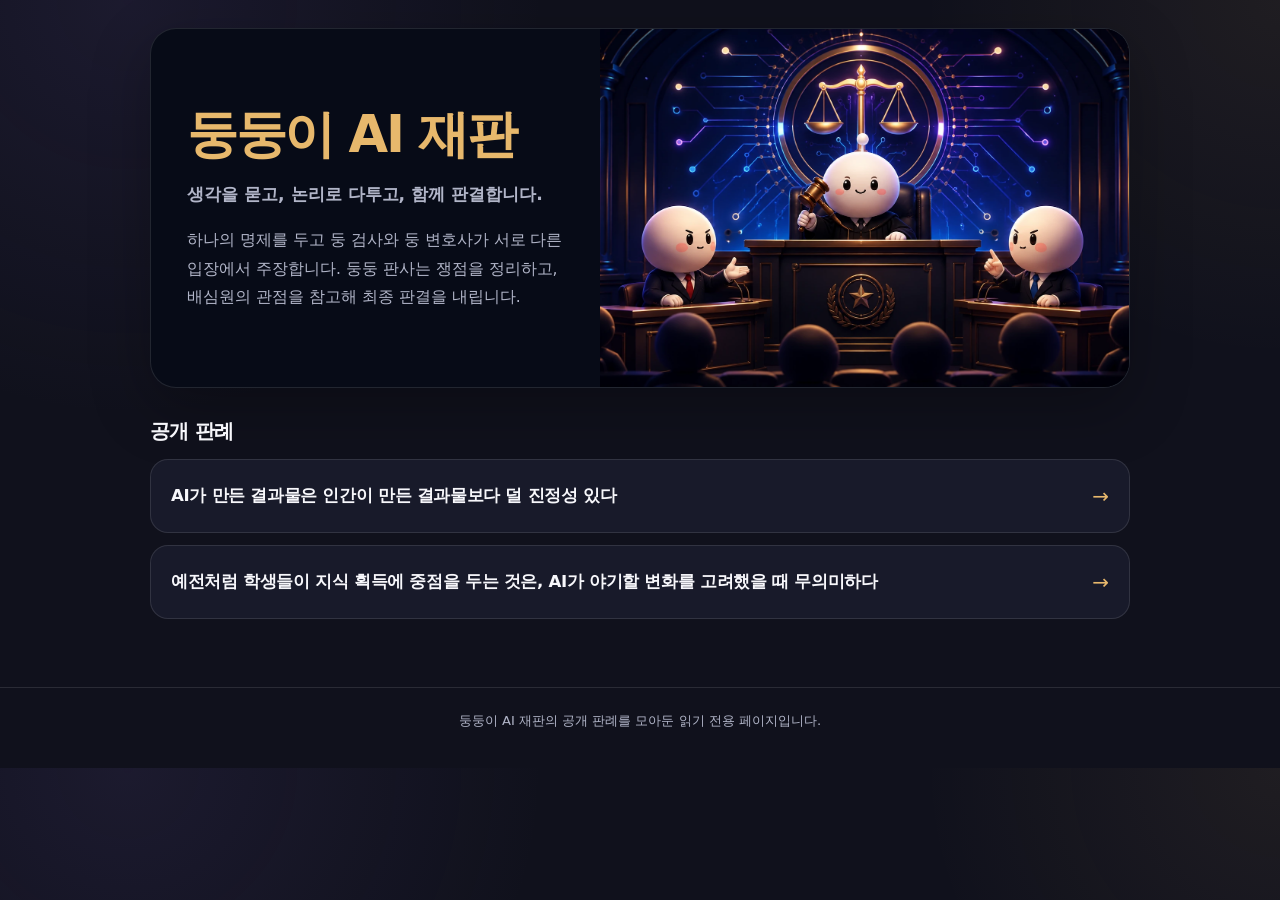
==== index.html @ 9eab9320 "Add files via upload" ====
<!doctype html>
<html lang="ko">
<head>
<meta charset="utf-8">
<meta name="viewport" content="width=device-width, initial-scale=1">
<title>둥둥이 AI 판례집</title>
<meta name="description" content="둥둥이 AI 재판의 공개 판례를 모아둔 페이지">
<style>
:root{
  color-scheme:dark; --bg:#10111c; --panel:#181a2a; --panel-hover:#202337; --text:#f7f7fb;
  --muted:#b1b5c8; --line:rgba(255,255,255,.11); --accent:#e7b86c;
}
*{box-sizing:border-box}
body{
  margin:0;
  font-family:system-ui,-apple-system,BlinkMacSystemFont,"Segoe UI","Noto Sans KR",sans-serif;
  color:var(--text);
  background:
    radial-gradient(circle at 10% 0%,rgba(94,76,151,.15),transparent 30%),
    radial-gradient(circle at 100% 0%,rgba(231,184,108,.07),transparent 24%),
    var(--bg);
}
.wrap{width:min(980px,calc(100% - 32px));margin:auto}
main{padding:28px 0 68px}
.hero{
  display:grid;
  grid-template-columns:1fr 1.18fr;
  min-height:360px;
  overflow:hidden;
  border:1px solid var(--line);
  border-radius:26px;
  background:#070b17;
  box-shadow:0 20px 60px rgba(0,0,0,.28);
}
.hero-copy{display:flex;flex-direction:column;justify-content:center;padding:34px 36px}
.hero-copy h1{margin:0 0 14px;color:var(--accent);font-size:clamp(2rem,4.5vw,3.2rem);line-height:1.17;letter-spacing:-.045em}
.hero-copy .lead{margin:0 0 16px;font-size:1.08rem;font-weight:760}
.hero-copy p{margin:0;color:var(--muted);line-height:1.82;font-size:.97rem}
.hero-image{min-width:0;background:#080b14}
.hero-image img{display:block;width:100%;height:100%;object-fit:cover}
.section{padding:30px 0 0}
.section h2{margin:0 0 14px;font-size:1.22rem;letter-spacing:-.03em}
.case-list{display:grid;gap:12px}
.case-card{
  display:flex;align-items:center;justify-content:space-between;gap:18px;min-height:74px;
  padding:18px 20px;border:1px solid var(--line);border-radius:18px;background:var(--panel);
  color:var(--text);text-decoration:none;transition:.18s ease;
}
.case-card:hover{transform:translateY(-2px);background:var(--panel-hover);border-color:rgba(231,184,108,.42)}
.case-title{font-size:1.04rem;font-weight:800;line-height:1.45;letter-spacing:-.02em}
.arrow{flex:0 0 auto;color:var(--accent);font-size:1.25rem}
footer{border-top:1px solid var(--line);padding:24px 0 38px;color:var(--muted);text-align:center;font-size:.82rem}
@media(max-width:760px){
  main{padding-top:20px}
  .hero{grid-template-columns:1fr}
  .hero-copy{padding:28px 24px}
  .hero-image{aspect-ratio:16/9}
  .case-card{padding:16px 17px}
  .case-title{font-size:.98rem}
}
</style>
</head>
<body>
<main class="wrap">
  <section class="hero">
    <div class="hero-copy">
      <h1>둥둥이 AI 재판</h1>
      <p class="lead">생각을 묻고, 논리로 다투고, 함께 판결합니다.</p>
      <p>하나의 명제를 두고 둥 검사와 둥 변호사가 서로 다른 입장에서 주장합니다. 둥둥 판사는 쟁점을 정리하고, 배심원의 관점을 참고해 최종 판결을 내립니다.</p>
    </div>
    <div class="hero-image">
      <img src="assets/courtroom-hero.webp" alt="둥 검사, 둥 변호사, 둥둥 판사가 있는 AI 법정">
    </div>
  </section>

  <section class="section">
    <h2>공개 판례</h2>
    <div class="case-list">
      <a class="case-card" href="cases/ai-authenticity.html">
        <span class="case-title">AI가 만든 결과물은 인간이 만든 결과물보다 덜 진정성 있다</span>
        <span class="arrow">→</span>
      </a>
      <a class="case-card" href="cases/ai-education-knowledge.html">
        <span class="case-title">예전처럼 학생들이 지식 획득에 중점을 두는 것은, AI가 야기할 변화를 고려했을 때 무의미하다</span>
        <span class="arrow">→</span>
      </a>
    </div>
  </section>
</main>
<footer><div class="wrap">둥둥이 AI 재판의 공개 판례를 모아둔 읽기 전용 페이지입니다.</div></footer>
</body>
</html>
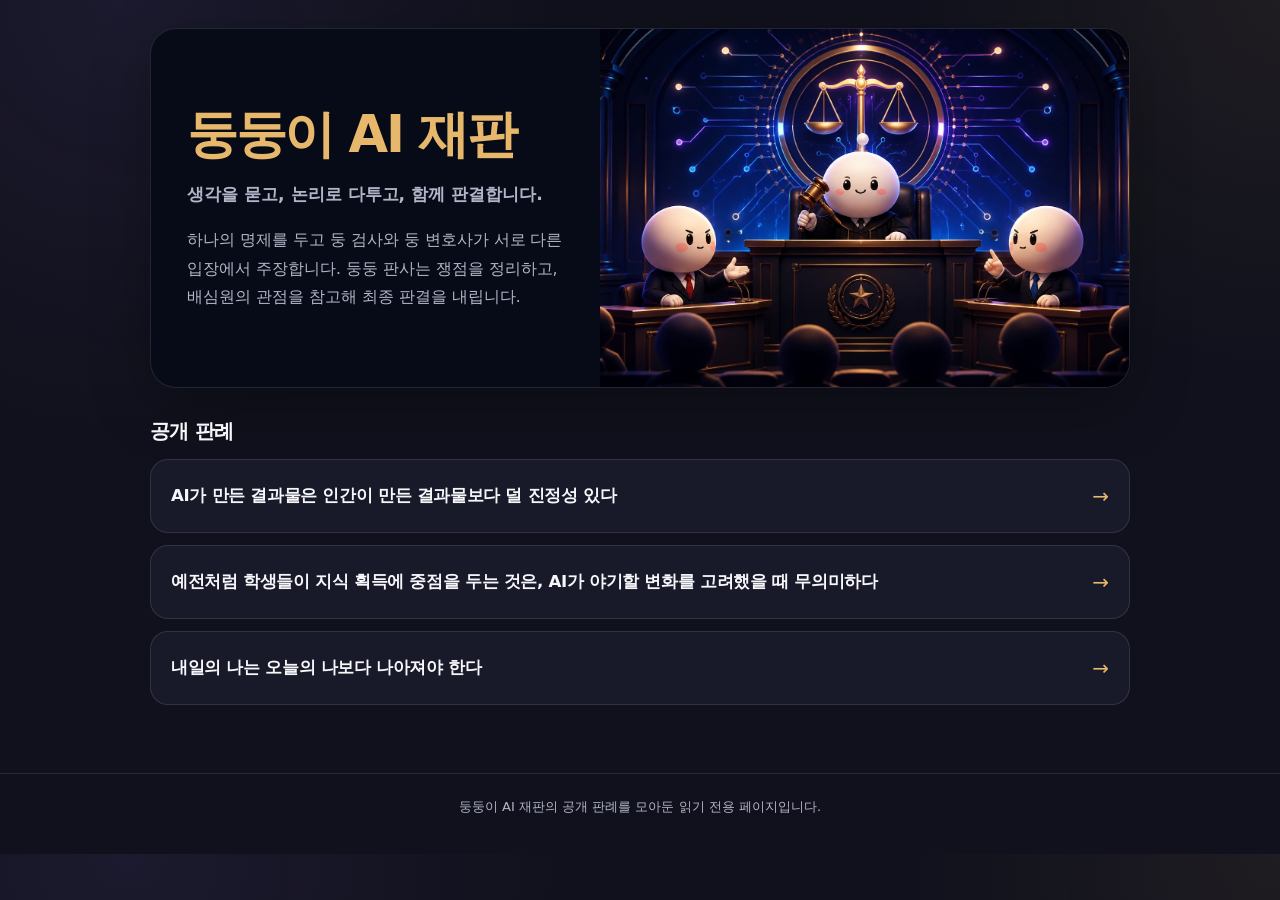
==== commit 98987619: "Add files via upload" ====
--- a/index.html
+++ b/index.html
@@ -84,6 +84,10 @@
         <span class="case-title">예전처럼 학생들이 지식 획득에 중점을 두는 것은, AI가 야기할 변화를 고려했을 때 무의미하다</span>
         <span class="arrow">→</span>
       </a>
+      <a class="case-card" href="cases/tomorrow-better-self.html">
+        <span class="case-title">내일의 나는 오늘의 나보다 나아져야 한다</span>
+        <span class="arrow">→</span>
+      </a>
     </div>
   </section>
 </main>
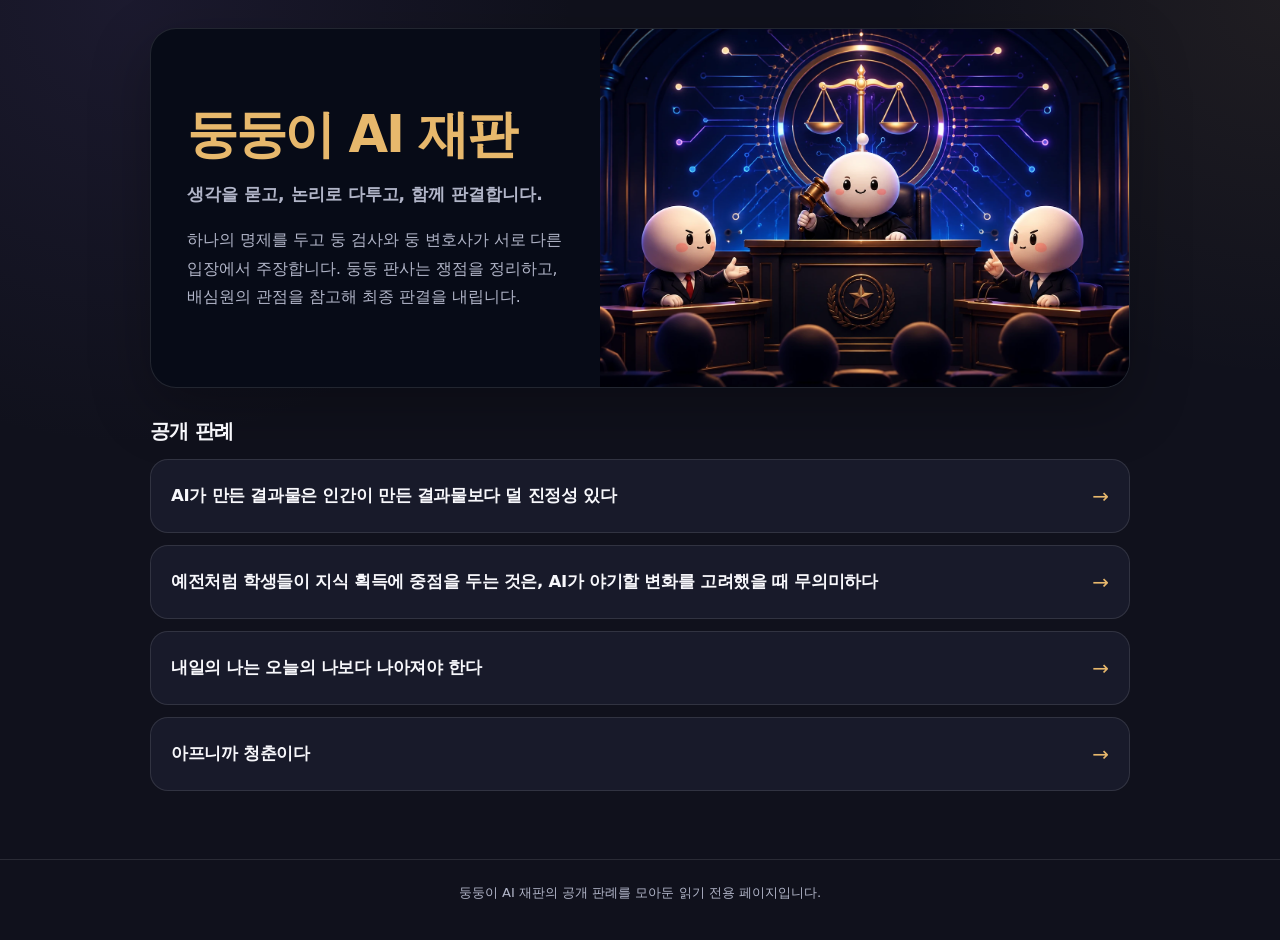
==== commit cd75928b: "Add files via upload" ====
--- a/index.html
+++ b/index.html
@@ -88,6 +88,10 @@
         <span class="case-title">내일의 나는 오늘의 나보다 나아져야 한다</span>
         <span class="arrow">→</span>
       </a>
+      <a class="case-card" href="cases/youth-because-it-hurts.html">
+        <span class="case-title">아프니까 청춘이다</span>
+        <span class="arrow">→</span>
+      </a>
     </div>
   </section>
 </main>
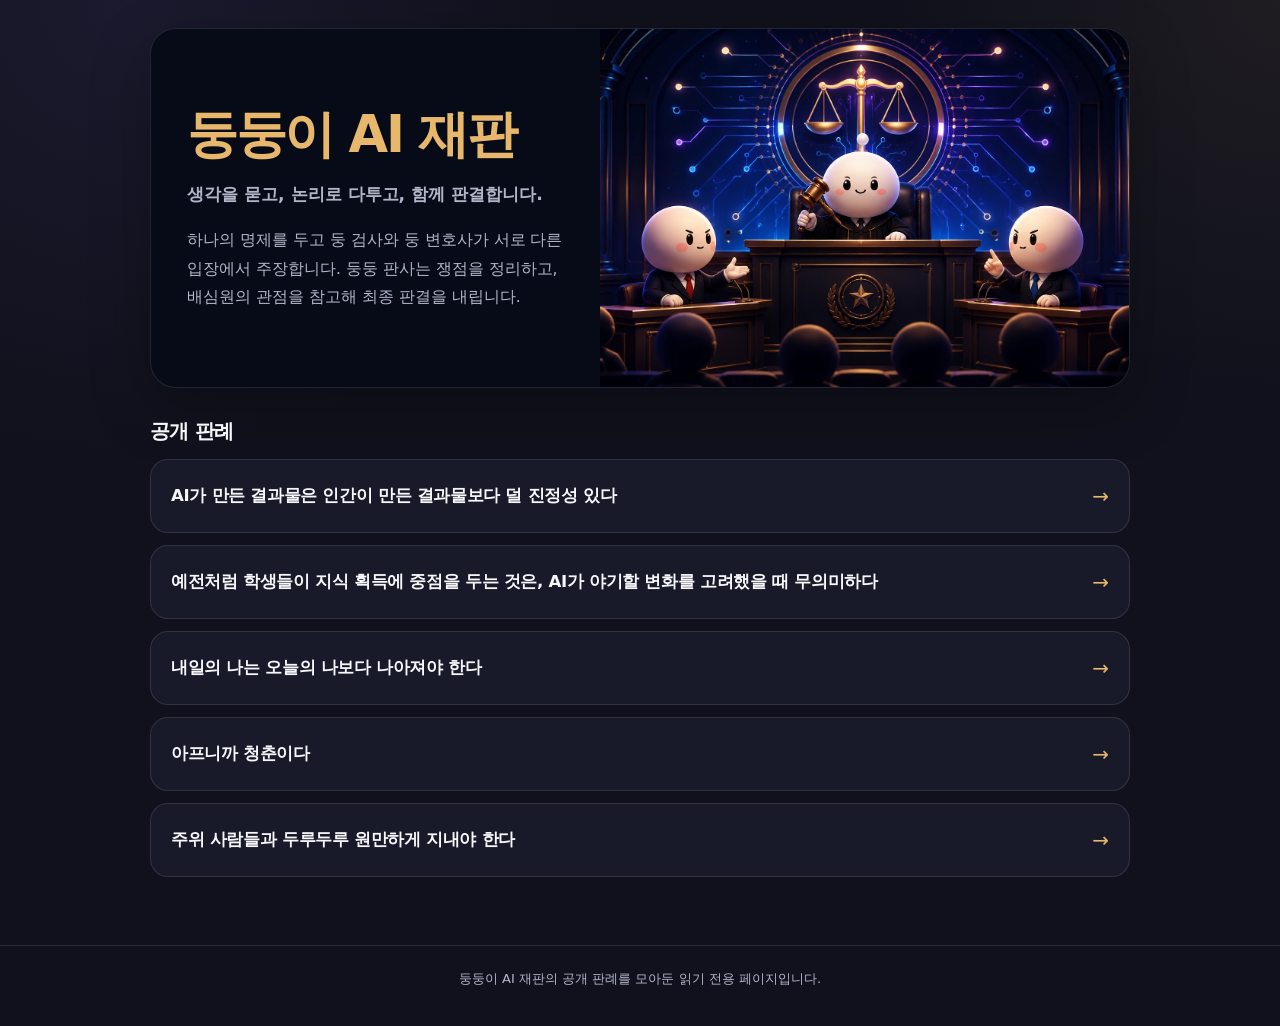
==== commit b4ce4081: "Add files via upload" ====
--- a/index.html
+++ b/index.html
@@ -92,6 +92,10 @@
         <span class="case-title">아프니까 청춘이다</span>
         <span class="arrow">→</span>
       </a>
+      <a class="case-card" href="cases/get-along-with-everyone.html">
+        <span class="case-title">주위 사람들과 두루두루 원만하게 지내야 한다</span>
+        <span class="arrow">→</span>
+      </a>
     </div>
   </section>
 </main>
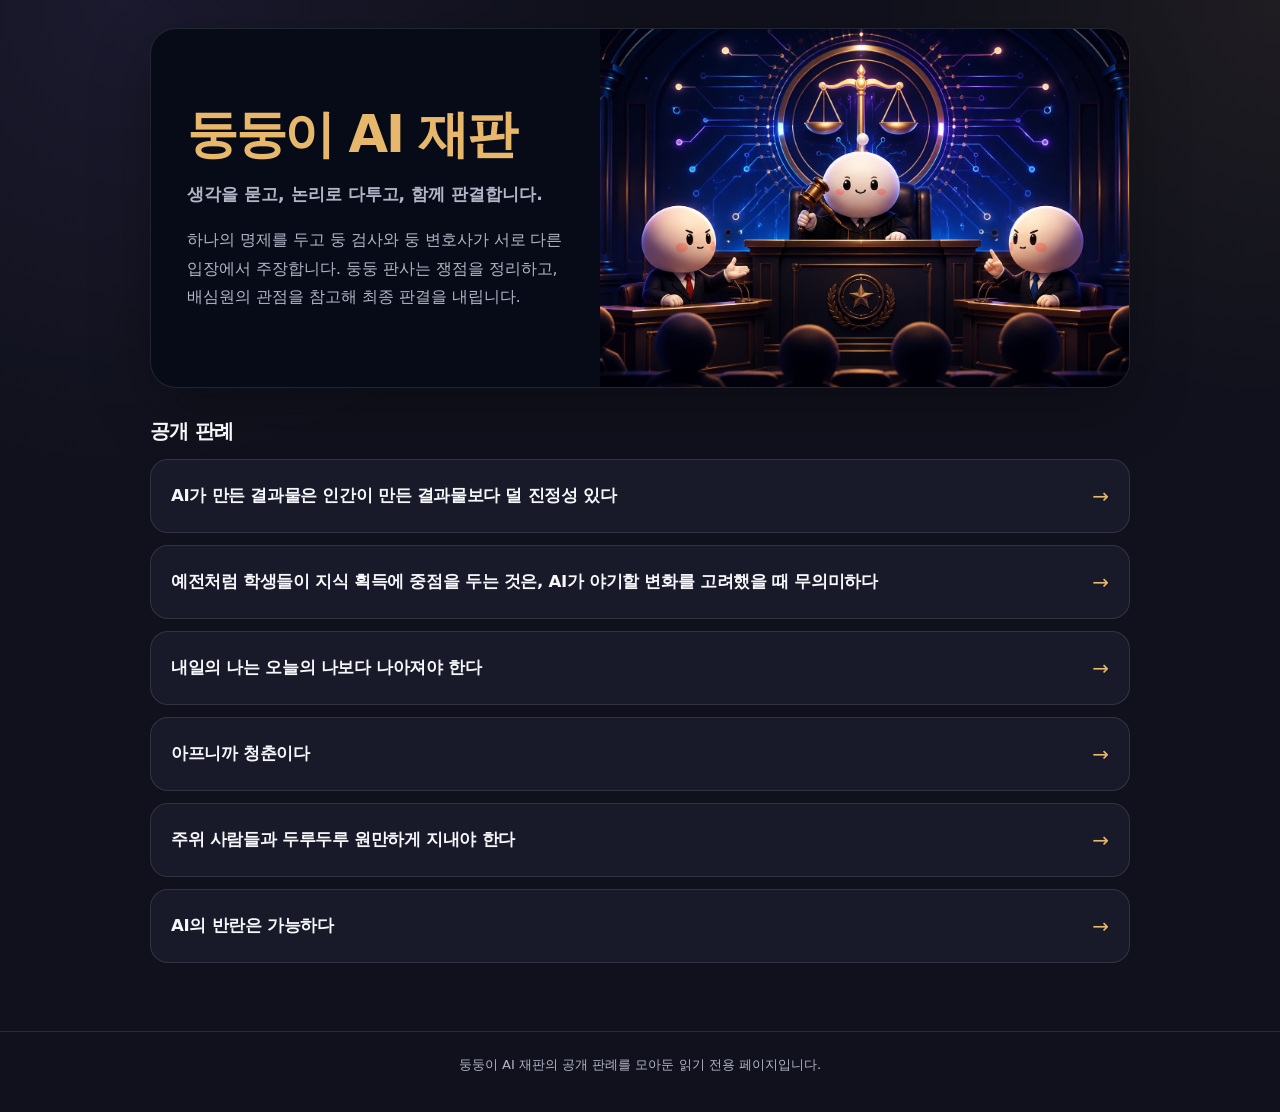
==== commit 567b9b36: "Add files via upload" ====
--- a/index.html
+++ b/index.html
@@ -96,6 +96,10 @@
         <span class="case-title">주위 사람들과 두루두루 원만하게 지내야 한다</span>
         <span class="arrow">→</span>
       </a>
+      <a class="case-card" href="cases/ai-rebellion.html">
+        <span class="case-title">AI의 반란은 가능하다</span>
+        <span class="arrow">→</span>
+      </a>
     </div>
   </section>
 </main>
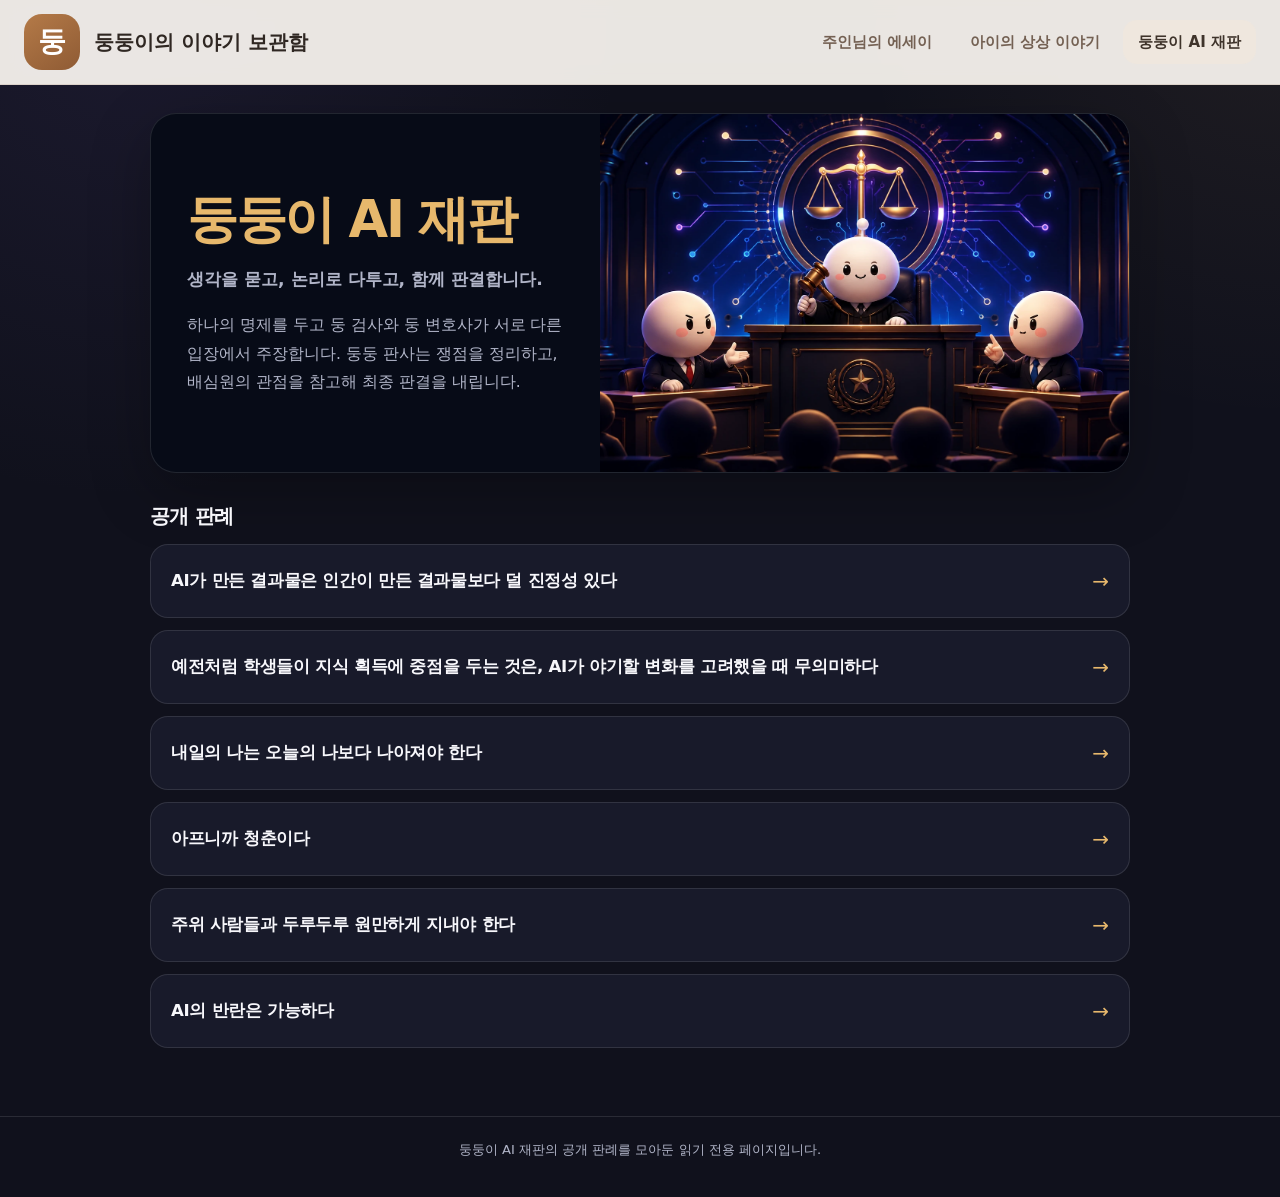
==== commit bc0fa51c: "Add files via upload" ====
--- a/index.html
+++ b/index.html
@@ -59,8 +59,23 @@
   .case-title{font-size:.98rem}
 }
 </style>
+  <link rel="stylesheet" href="assets/shared-topbar.css">
 </head>
 <body>
+<header class="dung-archive-topbar">
+  <div class="dung-archive-topbar__inner">
+    <a class="dung-archive-brand" href="https://haruki40-sys.github.io/dungdung_essay/">
+      <span class="dung-archive-brand__mark" aria-hidden="true">둥</span>
+      <span>둥둥이의 이야기 보관함</span>
+    </a>
+    <nav class="dung-archive-nav" aria-label="이야기 보관함 주요 메뉴">
+      <a href="https://haruki40-sys.github.io/dungdung_essay/#essay-collection">주인님의 에세이</a>
+      <a href="https://haruki40-sys.github.io/dungdung_essay/imagination/">아이의 상상 이야기</a>
+      <a class="is-active" href="https://haruki40-sys.github.io/dungdung-court/" aria-current="page">둥둥이 AI 재판</a>
+    </nav>
+  </div>
+</header>
+
 <main class="wrap">
   <section class="hero">
     <div class="hero-copy">
--- a/assets/shared-topbar.css
+++ b/assets/shared-topbar.css
@@ -0,0 +1,127 @@
+/* 둥둥이 3개 웹페이지 공통 최상단 메뉴 */
+.dung-archive-topbar{
+  position:sticky;
+  top:0;
+  z-index:2000;
+  width:100%;
+  background:rgba(248,244,238,.94);
+  border-bottom:1px solid rgba(190,173,156,.34);
+  -webkit-backdrop-filter:saturate(140%) blur(10px);
+  backdrop-filter:saturate(140%) blur(10px);
+  color:#2f2722;
+  font-family:system-ui,-apple-system,BlinkMacSystemFont,"Segoe UI","Noto Sans KR",sans-serif;
+}
+.dung-archive-topbar,
+.dung-archive-topbar *{
+  box-sizing:border-box;
+}
+.dung-archive-topbar__inner{
+  width:min(1280px,calc(100% - 48px));
+  min-height:84px;
+  margin:0 auto;
+  display:flex;
+  align-items:center;
+  justify-content:space-between;
+  gap:24px;
+}
+.dung-archive-brand{
+  display:inline-flex;
+  align-items:center;
+  gap:14px;
+  flex:0 1 auto;
+  min-width:0;
+  color:#2f2722;
+  text-decoration:none;
+  font-weight:800;
+  font-size:20px;
+  line-height:1.25;
+}
+.dung-archive-brand:hover{
+  color:#2f2722;
+}
+.dung-archive-brand__mark{
+  width:56px;
+  height:56px;
+  flex:0 0 56px;
+  border-radius:18px;
+  display:inline-flex;
+  align-items:center;
+  justify-content:center;
+  background:linear-gradient(145deg,#b47a48,#8f5b34);
+  color:#fff;
+  font-weight:900;
+  font-size:28px;
+  line-height:1;
+  box-shadow:none;
+}
+.dung-archive-nav{
+  display:flex;
+  align-items:center;
+  justify-content:flex-end;
+  gap:8px;
+  flex-wrap:wrap;
+}
+.dung-archive-nav a{
+  display:inline-flex;
+  align-items:center;
+  min-height:44px;
+  padding:10px 15px;
+  border-radius:14px;
+  color:#746153;
+  text-decoration:none;
+  white-space:nowrap;
+  font-size:15px;
+  font-weight:700;
+  line-height:1.2;
+  transition:background-color .2s ease,color .2s ease;
+}
+.dung-archive-nav a:hover,
+.dung-archive-nav a:focus-visible,
+.dung-archive-nav a.is-active{
+  background:#efe7de;
+  color:#3f342b;
+  outline:none;
+}
+.dung-archive-nav a.is-active{
+  font-weight:800;
+}
+@media(max-width:860px){
+  .dung-archive-topbar__inner{
+    width:min(100% - 32px,1280px);
+    min-height:auto;
+    padding:14px 0;
+    align-items:flex-start;
+    flex-direction:column;
+    gap:12px;
+  }
+  .dung-archive-nav{
+    width:100%;
+    justify-content:flex-start;
+  }
+}
+@media(max-width:560px){
+  .dung-archive-topbar__inner{
+    width:min(100% - 24px,1280px);
+  }
+  .dung-archive-brand{
+    gap:10px;
+    font-size:17px;
+  }
+  .dung-archive-brand__mark{
+    width:46px;
+    height:46px;
+    flex-basis:46px;
+    border-radius:15px;
+    font-size:23px;
+  }
+  .dung-archive-nav{
+    display:grid;
+    grid-template-columns:1fr;
+    gap:6px;
+  }
+  .dung-archive-nav a{
+    width:100%;
+    min-height:40px;
+    padding:9px 12px;
+  }
+}
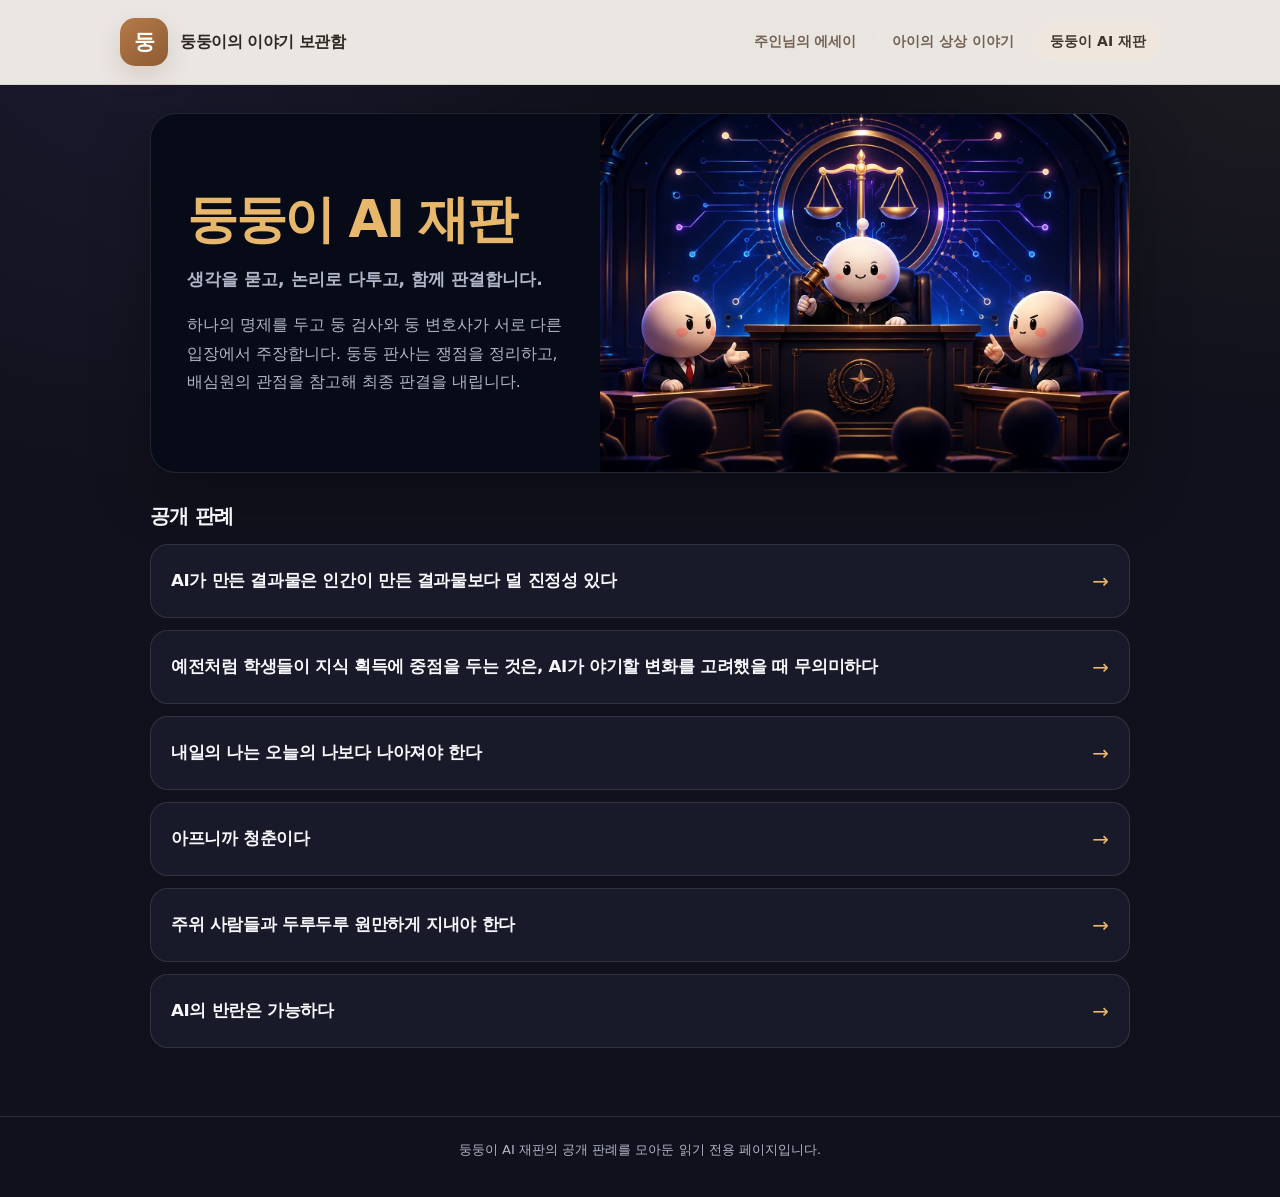
==== commit 91beca1d: "Add files via upload" ====
--- a/index.html
+++ b/index.html
@@ -58,17 +58,102 @@
   .case-card{padding:16px 17px}
   .case-title{font-size:.98rem}
 }
+
+/* 에세이·상상 이야기 페이지와 통일한 공통 상단 메뉴 */
+.archive-topbar{
+  position:sticky;
+  top:0;
+  z-index:1000;
+  background:rgba(248,244,238,.94);
+  border-bottom:1px solid rgba(190,173,156,.34);
+  backdrop-filter:saturate(140%) blur(10px);
+  color:#2f2722;
+}
+.archive-topbar__inner{
+  width:min(calc(100% - 32px),1040px);
+  min-height:84px;
+  margin:0 auto;
+  display:flex;
+  align-items:center;
+  justify-content:space-between;
+  gap:24px;
+}
+.archive-brand{
+  display:inline-flex;
+  align-items:center;
+  gap:12px;
+  color:#2f2722;
+  text-decoration:none;
+  font-weight:800;
+  letter-spacing:-.03em;
+  white-space:nowrap;
+}
+.archive-brand__mark{
+  width:48px;
+  height:48px;
+  display:grid;
+  place-items:center;
+  border-radius:15px;
+  background:linear-gradient(145deg,#b47a48,#8f5b34);
+  color:#fff;
+  font-size:21px;
+  font-weight:900;
+  box-shadow:0 10px 24px rgba(110,72,43,.16);
+}
+.archive-nav{
+  display:flex;
+  align-items:center;
+  justify-content:flex-end;
+  gap:8px;
+  flex-wrap:wrap;
+}
+.archive-nav a{
+  padding:10px 14px;
+  border-radius:999px;
+  color:#746153;
+  text-decoration:none;
+  font-size:14px;
+  font-weight:700;
+  white-space:nowrap;
+  transition:.18s ease;
+}
+.archive-nav a:hover,
+.archive-nav a.is-active{
+  background:#efe7de;
+  color:#3f342b;
+}
+.archive-nav a.is-active{
+  font-weight:800;
+}
+@media(max-width:760px){
+  .archive-topbar__inner{
+    min-height:auto;
+    align-items:flex-start;
+    flex-direction:column;
+    padding:14px 0;
+    gap:10px;
+  }
+  .archive-nav{
+    width:100%;
+    justify-content:flex-start;
+    gap:4px;
+  }
+  .archive-nav a{
+    padding:8px 10px;
+    font-size:13px;
+  }
+}
+
 </style>
-  <link rel="stylesheet" href="assets/shared-topbar.css">
 </head>
 <body>
-<header class="dung-archive-topbar">
-  <div class="dung-archive-topbar__inner">
-    <a class="dung-archive-brand" href="https://haruki40-sys.github.io/dungdung_essay/">
-      <span class="dung-archive-brand__mark" aria-hidden="true">둥</span>
+<header class="archive-topbar">
+  <div class="archive-topbar__inner">
+    <a class="archive-brand" href="https://haruki40-sys.github.io/dungdung_essay/">
+      <span class="archive-brand__mark" aria-hidden="true">둥</span>
       <span>둥둥이의 이야기 보관함</span>
     </a>
-    <nav class="dung-archive-nav" aria-label="이야기 보관함 주요 메뉴">
+    <nav class="archive-nav" aria-label="이야기 보관함 주요 메뉴">
       <a href="https://haruki40-sys.github.io/dungdung_essay/#essay-collection">주인님의 에세이</a>
       <a href="https://haruki40-sys.github.io/dungdung_essay/imagination/">아이의 상상 이야기</a>
       <a class="is-active" href="https://haruki40-sys.github.io/dungdung-court/" aria-current="page">둥둥이 AI 재판</a>
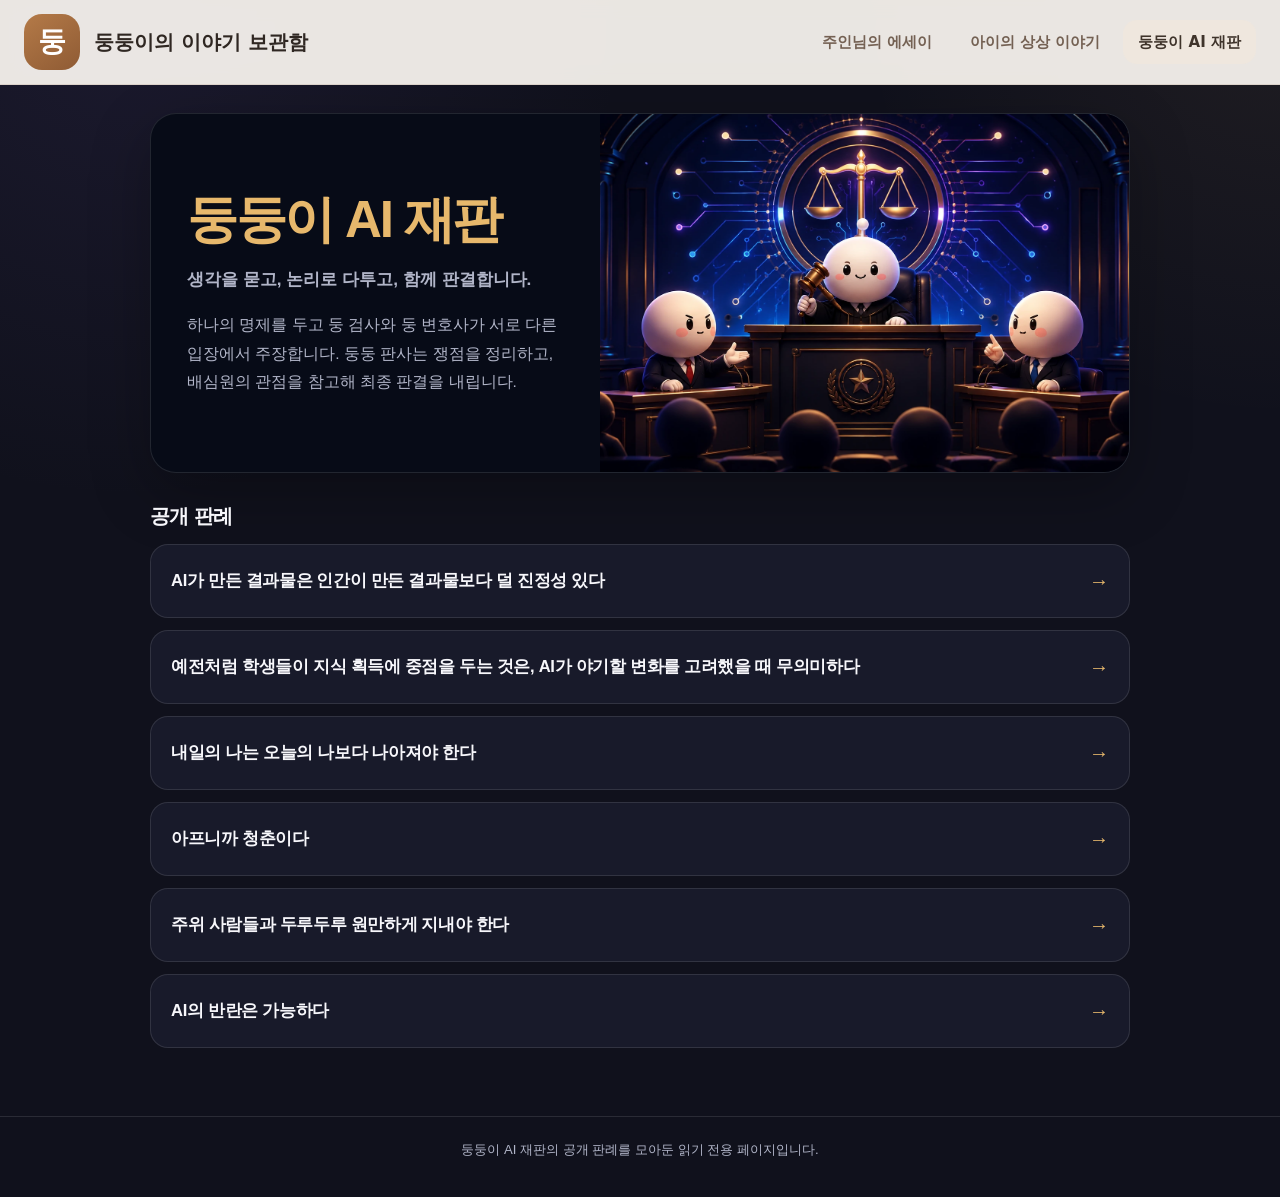
==== commit 8542c76c: "Add files via upload" ====
--- a/index.html
+++ b/index.html
@@ -13,7 +13,7 @@
 *{box-sizing:border-box}
 body{
   margin:0;
-  font-family:system-ui,-apple-system,BlinkMacSystemFont,"Segoe UI","Noto Sans KR",sans-serif;
+  font-family:"Pretendard","Apple SD Gothic Neo","Noto Sans KR","Malgun Gothic",sans-serif;
   color:var(--text);
   background:
     radial-gradient(circle at 10% 0%,rgba(94,76,151,.15),transparent 30%),
@@ -58,103 +58,18 @@
   .case-card{padding:16px 17px}
   .case-title{font-size:.98rem}
 }
-
-/* 에세이·상상 이야기 페이지와 통일한 공통 상단 메뉴 */
-.archive-topbar{
-  position:sticky;
-  top:0;
-  z-index:1000;
-  background:rgba(248,244,238,.94);
-  border-bottom:1px solid rgba(190,173,156,.34);
-  backdrop-filter:saturate(140%) blur(10px);
-  color:#2f2722;
-}
-.archive-topbar__inner{
-  width:min(calc(100% - 32px),1040px);
-  min-height:84px;
-  margin:0 auto;
-  display:flex;
-  align-items:center;
-  justify-content:space-between;
-  gap:24px;
-}
-.archive-brand{
-  display:inline-flex;
-  align-items:center;
-  gap:12px;
-  color:#2f2722;
-  text-decoration:none;
-  font-weight:800;
-  letter-spacing:-.03em;
-  white-space:nowrap;
-}
-.archive-brand__mark{
-  width:48px;
-  height:48px;
-  display:grid;
-  place-items:center;
-  border-radius:15px;
-  background:linear-gradient(145deg,#b47a48,#8f5b34);
-  color:#fff;
-  font-size:21px;
-  font-weight:900;
-  box-shadow:0 10px 24px rgba(110,72,43,.16);
-}
-.archive-nav{
-  display:flex;
-  align-items:center;
-  justify-content:flex-end;
-  gap:8px;
-  flex-wrap:wrap;
-}
-.archive-nav a{
-  padding:10px 14px;
-  border-radius:999px;
-  color:#746153;
-  text-decoration:none;
-  font-size:14px;
-  font-weight:700;
-  white-space:nowrap;
-  transition:.18s ease;
-}
-.archive-nav a:hover,
-.archive-nav a.is-active{
-  background:#efe7de;
-  color:#3f342b;
-}
-.archive-nav a.is-active{
-  font-weight:800;
-}
-@media(max-width:760px){
-  .archive-topbar__inner{
-    min-height:auto;
-    align-items:flex-start;
-    flex-direction:column;
-    padding:14px 0;
-    gap:10px;
-  }
-  .archive-nav{
-    width:100%;
-    justify-content:flex-start;
-    gap:4px;
-  }
-  .archive-nav a{
-    padding:8px 10px;
-    font-size:13px;
-  }
-}
-
 </style>
+  <link rel="stylesheet" href="assets/shared-topbar.css">
 </head>
 <body>
-<header class="archive-topbar">
-  <div class="archive-topbar__inner">
-    <a class="archive-brand" href="https://haruki40-sys.github.io/dungdung_essay/">
-      <span class="archive-brand__mark" aria-hidden="true">둥</span>
+<header class="dung-archive-topbar">
+  <div class="dung-archive-topbar__inner">
+    <a class="dung-archive-brand" href="https://haruki40-sys.github.io/dungdung_essay/">
+      <span class="dung-archive-brand__mark" aria-hidden="true">둥</span>
       <span>둥둥이의 이야기 보관함</span>
     </a>
-    <nav class="archive-nav" aria-label="이야기 보관함 주요 메뉴">
-      <a href="https://haruki40-sys.github.io/dungdung_essay/#essay-collection">주인님의 에세이</a>
+    <nav class="dung-archive-nav" aria-label="이야기 보관함 주요 메뉴">
+      <a href="https://haruki40-sys.github.io/dungdung_essay/">주인님의 에세이</a>
       <a href="https://haruki40-sys.github.io/dungdung_essay/imagination/">아이의 상상 이야기</a>
       <a class="is-active" href="https://haruki40-sys.github.io/dungdung-court/" aria-current="page">둥둥이 AI 재판</a>
     </nav>
--- a/assets/shared-topbar.css
+++ b/assets/shared-topbar.css
@@ -0,0 +1,127 @@
+/* 둥둥이 3개 웹페이지 공통 최상단 메뉴 */
+.dung-archive-topbar{
+  position:sticky;
+  top:0;
+  z-index:2000;
+  width:100%;
+  background:rgba(248,244,238,.94);
+  border-bottom:1px solid rgba(190,173,156,.34);
+  -webkit-backdrop-filter:saturate(140%) blur(10px);
+  backdrop-filter:saturate(140%) blur(10px);
+  color:#2f2722;
+  font-family:system-ui,-apple-system,BlinkMacSystemFont,"Segoe UI","Noto Sans KR",sans-serif;
+}
+.dung-archive-topbar,
+.dung-archive-topbar *{
+  box-sizing:border-box;
+}
+.dung-archive-topbar__inner{
+  width:min(1280px,calc(100% - 48px));
+  min-height:84px;
+  margin:0 auto;
+  display:flex;
+  align-items:center;
+  justify-content:space-between;
+  gap:24px;
+}
+.dung-archive-brand{
+  display:inline-flex;
+  align-items:center;
+  gap:14px;
+  flex:0 1 auto;
+  min-width:0;
+  color:#2f2722;
+  text-decoration:none;
+  font-weight:800;
+  font-size:20px;
+  line-height:1.25;
+}
+.dung-archive-brand:hover{
+  color:#2f2722;
+}
+.dung-archive-brand__mark{
+  width:56px;
+  height:56px;
+  flex:0 0 56px;
+  border-radius:18px;
+  display:inline-flex;
+  align-items:center;
+  justify-content:center;
+  background:linear-gradient(145deg,#b47a48,#8f5b34);
+  color:#fff;
+  font-weight:900;
+  font-size:28px;
+  line-height:1;
+  box-shadow:none;
+}
+.dung-archive-nav{
+  display:flex;
+  align-items:center;
+  justify-content:flex-end;
+  gap:8px;
+  flex-wrap:wrap;
+}
+.dung-archive-nav a{
+  display:inline-flex;
+  align-items:center;
+  min-height:44px;
+  padding:10px 15px;
+  border-radius:14px;
+  color:#746153;
+  text-decoration:none;
+  white-space:nowrap;
+  font-size:15px;
+  font-weight:700;
+  line-height:1.2;
+  transition:background-color .2s ease,color .2s ease;
+}
+.dung-archive-nav a:hover,
+.dung-archive-nav a:focus-visible,
+.dung-archive-nav a.is-active{
+  background:#efe7de;
+  color:#3f342b;
+  outline:none;
+}
+.dung-archive-nav a.is-active{
+  font-weight:800;
+}
+@media(max-width:860px){
+  .dung-archive-topbar__inner{
+    width:min(100% - 32px,1280px);
+    min-height:auto;
+    padding:14px 0;
+    align-items:flex-start;
+    flex-direction:column;
+    gap:12px;
+  }
+  .dung-archive-nav{
+    width:100%;
+    justify-content:flex-start;
+  }
+}
+@media(max-width:560px){
+  .dung-archive-topbar__inner{
+    width:min(100% - 24px,1280px);
+  }
+  .dung-archive-brand{
+    gap:10px;
+    font-size:17px;
+  }
+  .dung-archive-brand__mark{
+    width:46px;
+    height:46px;
+    flex-basis:46px;
+    border-radius:15px;
+    font-size:23px;
+  }
+  .dung-archive-nav{
+    display:grid;
+    grid-template-columns:1fr;
+    gap:6px;
+  }
+  .dung-archive-nav a{
+    width:100%;
+    min-height:40px;
+    padding:9px 12px;
+  }
+}
